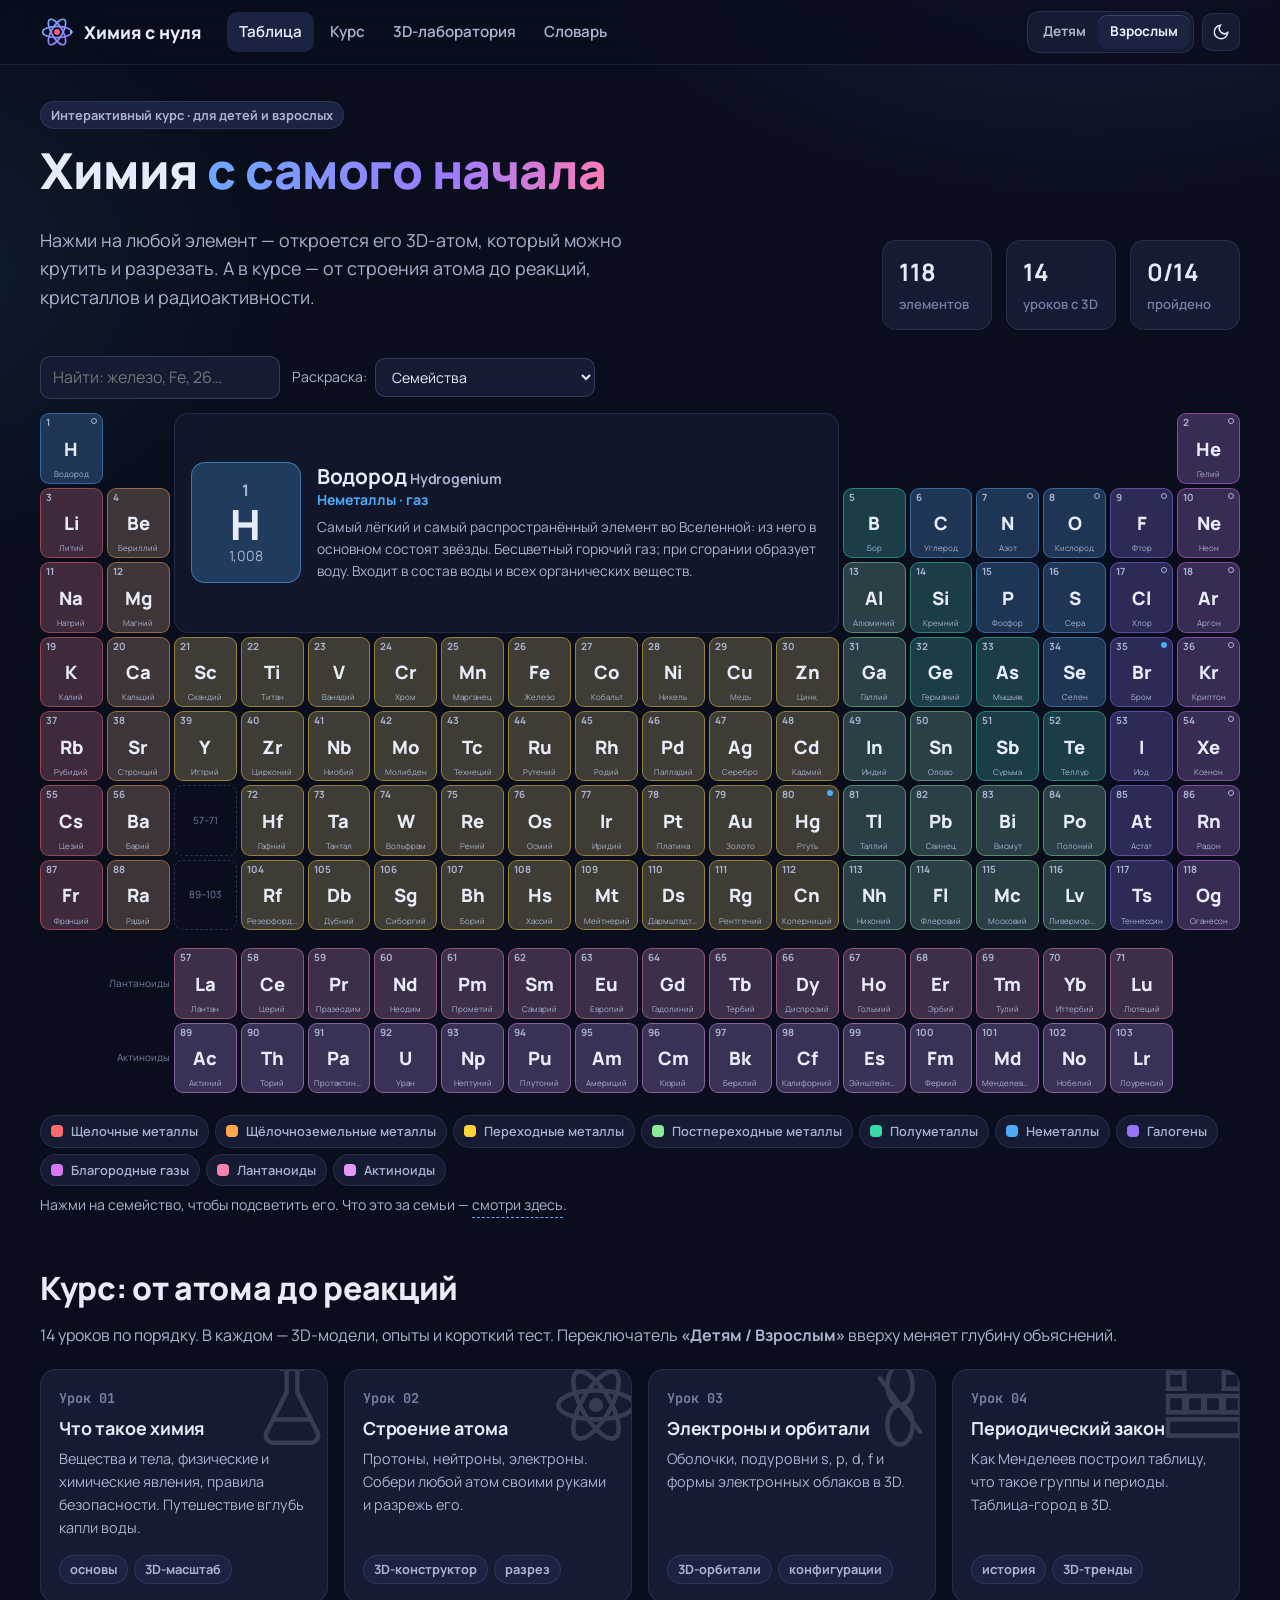
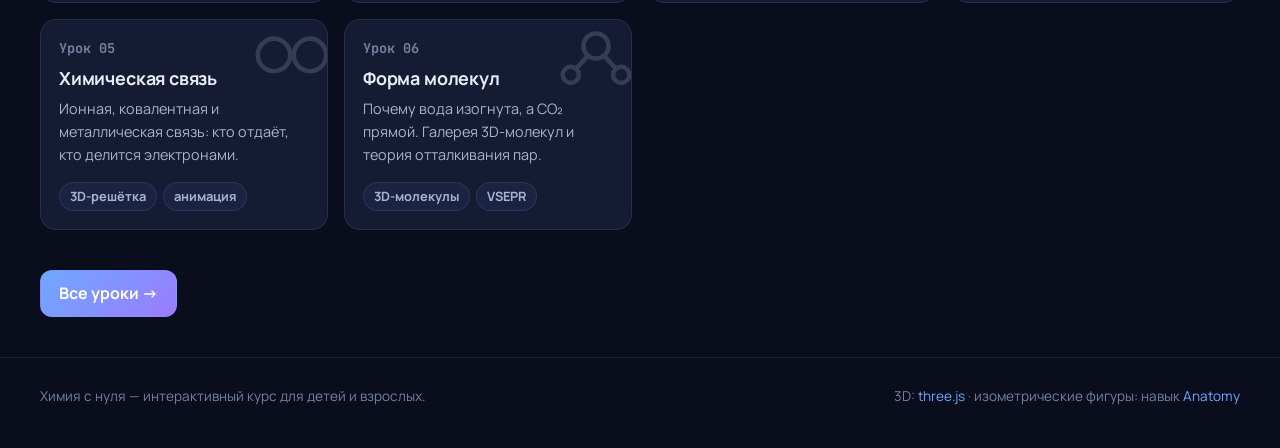
==== index.html @ 29a7f82c "Интерактивный курс «Химия с нуля»: таблица Менделеева, 14 уроков с 3D и фигуры Anatomy Co-Authored-B" ====
<!doctype html>
<html lang="ru">
<head>
  <meta charset="utf-8">
  <meta name="viewport" content="width=device-width, initial-scale=1">
  <title>Химия с нуля</title>
  <meta name="description" content="Интерактивный курс химии с нуля: таблица Менделеева, 3D-модели атомов, молекул и кристаллов в разрезе, опыты и тесты. Для детей и взрослых.">
  <link rel="icon" href="data:image/svg+xml,%3Csvg xmlns='http://www.w3.org/2000/svg' viewBox='0 0 64 64'%3E%3Cg fill='none' stroke='%236ea8ff' stroke-width='4'%3E%3Cellipse cx='32' cy='32' rx='28' ry='11'/%3E%3Cellipse cx='32' cy='32' rx='28' ry='11' transform='rotate(60 32 32)'/%3E%3Cellipse cx='32' cy='32' rx='28' ry='11' transform='rotate(120 32 32)'/%3E%3C/g%3E%3Ccircle cx='32' cy='32' r='6' fill='%23ff5a6e'/%3E%3C/svg%3E">
  <link rel="preconnect" href="https://fonts.googleapis.com">
  <link rel="preconnect" href="https://fonts.gstatic.com" crossorigin>
  <link href="https://fonts.googleapis.com/css2?family=Manrope:wght@400;600;700;800&family=JetBrains+Mono:wght@500;700&display=swap&subset=cyrillic" rel="stylesheet">
  <link rel="stylesheet" href="css/style.css">
  <script>
    // тема и режим — до отрисовки, чтобы не мигало
    try {
      const t = localStorage.getItem("theme");
      if (t) document.documentElement.dataset.theme = t;
    } catch (e) {}
  </script>
  <script type="importmap">
    { "imports": {
        "three": "./js/vendor/three.module.min.js",
        "three/addons/": "./js/vendor/addons/"
    } }
  </script>
</head>
<body>
  <header class="top">
    <div class="container">
      <a class="brand" href="#/">
        <svg viewBox="0 0 64 64" aria-hidden="true">
          <defs><linearGradient id="lg" x1="0" x2="1"><stop offset="0" stop-color="#6ea8ff"/><stop offset="1" stop-color="#9b7bff"/></linearGradient></defs>
          <g fill="none" stroke="url(#lg)" stroke-width="3.2">
            <ellipse cx="32" cy="32" rx="27" ry="10.5"/>
            <ellipse cx="32" cy="32" rx="27" ry="10.5" transform="rotate(60 32 32)"/>
            <ellipse cx="32" cy="32" rx="27" ry="10.5" transform="rotate(120 32 32)"/>
          </g>
          <circle cx="32" cy="32" r="5.5" fill="#ff5a6e"/>
          <circle cx="59" cy="32" r="2.6" fill="#5fd4ff"/>
        </svg>
        <span>Химия с нуля</span>
      </a>
      <nav class="nav" id="nav">
        <a href="#/" data-nav="home">Таблица</a>
        <a href="#/course" data-nav="course">Курс</a>
        <a href="#/lab" data-nav="lab">3D-лаборатория</a>
        <a href="#/glossary" data-nav="glossary">Словарь</a>
      </nav>
      <div class="top-tools">
        <div class="seg" role="group" aria-label="Режим объяснений">
          <button data-mode="kid" title="Простые объяснения, крупнее текст">Детям</button>
          <button data-mode="adult" title="Полные объяснения с формулами">Взрослым</button>
        </div>
        <button class="icon-btn" id="themeBtn" aria-label="Сменить тему">
          <svg viewBox="0 0 24 24" fill="none" stroke="currentColor" stroke-width="2"><path d="M21 12.8A9 9 0 1 1 11.2 3a7 7 0 0 0 9.8 9.8z"/></svg>
        </button>
        <button class="icon-btn menu-btn" id="menuBtn" aria-label="Меню">
          <svg viewBox="0 0 24 24" fill="none" stroke="currentColor" stroke-width="2"><path d="M4 7h16M4 12h16M4 17h16"/></svg>
        </button>
      </div>
    </div>
  </header>

  <main id="app" class="container" tabindex="-1"></main>

  <footer>
    <div class="container">
      <div>Химия с нуля — интерактивный курс для детей и взрослых.</div>
      <div>3D: <a href="https://threejs.org" target="_blank" rel="noopener">three.js</a> · изометрические фигуры: навык <a href="https://github.com/wheresryan22/anatomy" target="_blank" rel="noopener">Anatomy</a></div>
    </div>
  </footer>

  <noscript><p style="padding:20px">Для работы сайта нужен JavaScript.</p></noscript>
  <script type="module" src="js/app.js"></script>
</body>
</html>
---- css/style.css ----
/* ===== Химия с нуля — стили ===== */
:root {
  --bg: #0a0e1c;
  --bg-2: #0f1528;
  --surface: #141b33;
  --surface-2: #1a2342;
  --line: rgba(160, 180, 255, 0.12);
  --line-2: rgba(160, 180, 255, 0.22);
  --text: #e8ecf8;
  --text-2: #aab3cf;
  --text-3: #7480a3;
  --accent: #6ea8ff;
  --accent-2: #9b7bff;
  --good: #3ddc97;
  --bad: #ff6b81;
  --warn: #ffc46b;
  --kid: #ffd36e;
  --radius: 16px;
  --radius-s: 10px;
  --shadow: 0 10px 40px rgba(0, 0, 0, 0.35);
  --font: "Manrope", system-ui, -apple-system, "Segoe UI", Roboto, sans-serif;
  --mono: "JetBrains Mono", ui-monospace, SFMono-Regular, Menlo, monospace;
  --max: 1240px;
  color-scheme: dark;
}
:root[data-theme="light"] {
  --bg: #f5f7fc;
  --bg-2: #eef1f9;
  --surface: #ffffff;
  --surface-2: #f2f5fc;
  --line: rgba(30, 50, 110, 0.1);
  --line-2: rgba(30, 50, 110, 0.2);
  --text: #141a2e;
  --text-2: #475273;
  --text-3: #6d7896;
  --accent: #2f6bff;
  --accent-2: #7a4dff;
  --kid: #b97800;
  --shadow: 0 10px 30px rgba(30, 50, 110, 0.12);
  color-scheme: light;
}

* { box-sizing: border-box; }
html { scroll-behavior: smooth; }
body {
  margin: 0;
  font-family: var(--font);
  background: var(--bg);
  color: var(--text);
  line-height: 1.6;
  font-size: 16px;
  -webkit-font-smoothing: antialiased;
  min-height: 100vh;
  overflow-x: hidden;
}
body::before {
  content: "";
  position: fixed;
  inset: 0;
  pointer-events: none;
  z-index: -1;
  background:
    radial-gradient(900px 500px at 85% -10%, rgba(110, 120, 255, 0.16), transparent 60%),
    radial-gradient(700px 500px at -10% 30%, rgba(60, 200, 255, 0.09), transparent 60%);
}
a { color: var(--accent); text-decoration: none; }
a:hover { text-decoration: underline; }
h1, h2, h3, h4 { line-height: 1.2; margin: 0 0 0.5em; letter-spacing: -0.01em; }
h1 { font-size: clamp(1.9rem, 4.5vw, 3.1rem); font-weight: 800; }
h2 { font-size: clamp(1.4rem, 3vw, 2rem); font-weight: 800; margin-top: 1.6em; }
h3 { font-size: 1.2rem; font-weight: 700; margin-top: 1.2em; }
p { margin: 0 0 1em; }
code, .mono { font-family: var(--mono); font-size: 0.92em; }
.formula { font-family: var(--mono); font-weight: 600; white-space: nowrap; }
button { font: inherit; color: inherit; }
:focus-visible { outline: 2px solid var(--accent); outline-offset: 2px; border-radius: 6px; }

.container { max-width: var(--max); margin: 0 auto; padding: 0 20px; }
@media (max-width: 600px) { .container { padding: 0 16px; } }

/* ===== Шапка ===== */
.top {
  position: sticky; top: 0; z-index: 50;
  backdrop-filter: blur(14px) saturate(1.3);
  -webkit-backdrop-filter: blur(14px) saturate(1.3);
  background: color-mix(in srgb, var(--bg) 78%, transparent);
  border-bottom: 1px solid var(--line);
}
.top .container { display: flex; align-items: center; gap: 18px; height: 64px; }
.brand { display: flex; align-items: center; gap: 10px; font-weight: 800; font-size: 1.1rem; color: var(--text); white-space: nowrap; }
.brand:hover { text-decoration: none; }
.brand svg { width: 34px; height: 34px; }
.nav { display: flex; gap: 4px; margin-left: 8px; }
.nav a { padding: 8px 12px; border-radius: 10px; color: var(--text-2); font-weight: 600; font-size: 0.95rem; }
.nav a:hover { background: var(--surface); color: var(--text); text-decoration: none; }
.nav a.on { color: var(--text); background: var(--surface-2); }
.top-tools { margin-left: auto; display: flex; gap: 8px; align-items: center; }
.seg { display: inline-flex; padding: 3px; background: var(--surface); border: 1px solid var(--line); border-radius: 12px; }
.seg button { border: 0; background: none; padding: 6px 12px; border-radius: 9px; cursor: pointer; font-weight: 700; font-size: 0.85rem; color: var(--text-2); }
.seg button.on { background: var(--surface-2); color: var(--text); box-shadow: 0 1px 0 var(--line-2) inset; }
.icon-btn { width: 38px; height: 38px; display: grid; place-items: center; border-radius: 10px; background: var(--surface); border: 1px solid var(--line); cursor: pointer; }
.icon-btn svg { width: 18px; height: 18px; }
.menu-btn { display: none; }
@media (max-width: 900px) {
  .nav { display: none; position: absolute; top: 64px; left: 0; right: 0; flex-direction: column; padding: 10px 16px 16px; background: var(--bg); border-bottom: 1px solid var(--line); }
  .nav.open { display: flex; }
  .menu-btn { display: grid; }
  .brand span { display: none; }
}

/* ===== Общие блоки ===== */
.card { background: var(--surface); border: 1px solid var(--line); border-radius: var(--radius); }
.pad { padding: 22px; }
.muted { color: var(--text-2); }
.small { font-size: 0.88rem; }
.tag { display: inline-flex; align-items: center; gap: 6px; padding: 3px 10px; border-radius: 999px; font-size: 0.8rem; font-weight: 700; background: var(--surface-2); border: 1px solid var(--line); color: var(--text-2); }
.btn { display: inline-flex; align-items: center; gap: 8px; padding: 10px 18px; border-radius: 12px; border: 1px solid var(--line-2); background: var(--surface-2); cursor: pointer; font-weight: 700; color: var(--text); text-decoration: none; transition: transform .15s, background .15s; }
.btn:hover { text-decoration: none; transform: translateY(-1px); background: var(--surface); }
.btn.primary { background: linear-gradient(135deg, var(--accent), var(--accent-2)); border-color: transparent; color: #fff; }
.btn.small { padding: 6px 12px; font-size: 0.85rem; border-radius: 10px; }
.row { display: flex; gap: 10px; flex-wrap: wrap; align-items: center; }
.grid-2 { display: grid; grid-template-columns: 1fr 1fr; gap: 22px; }
@media (max-width: 860px) { .grid-2 { grid-template-columns: 1fr; } }
.chips { display: flex; flex-wrap: wrap; gap: 6px; }
.chip { padding: 6px 12px; border-radius: 999px; border: 1px solid var(--line-2); background: var(--surface); cursor: pointer; font-weight: 600; font-size: 0.85rem; color: var(--text-2); }
.chip.on, .chip:hover { color: var(--text); border-color: var(--accent); background: color-mix(in srgb, var(--accent) 14%, var(--surface)); }
select, input[type="text"], input[type="search"], input[type="number"] {
  font: inherit; color: var(--text); background: var(--surface); border: 1px solid var(--line-2);
  border-radius: 10px; padding: 8px 12px;
}
input[type="range"] { width: 100%; accent-color: var(--accent); }
label.ctl { display: grid; gap: 4px; font-size: 0.85rem; font-weight: 700; color: var(--text-2); }

/* ===== Режим «Детям» ===== */
.kid-box {
  border: 1px dashed color-mix(in srgb, var(--kid) 60%, transparent);
  background: color-mix(in srgb, var(--kid) 8%, var(--surface));
  border-radius: 14px; padding: 14px 16px 14px 52px; position: relative; margin: 14px 0;
}
.kid-box::before {
  content: ""; position: absolute; left: 14px; top: 13px; width: 26px; height: 26px;
  background: url("data:image/svg+xml,%3Csvg xmlns='http://www.w3.org/2000/svg' viewBox='0 0 24 24' fill='%23ffc23d'%3E%3Cpath d='M12 2a7 7 0 0 0-4 12.7V17a1 1 0 0 0 1 1h6a1 1 0 0 0 1-1v-2.3A7 7 0 0 0 12 2zm-3 18h6v1a1 1 0 0 1-1 1h-4a1 1 0 0 1-1-1z'/%3E%3C/svg%3E") center/contain no-repeat;
}
.kid-box b.kid-title { display: block; color: var(--kid); font-size: 0.85rem; text-transform: uppercase; letter-spacing: 0.06em; margin-bottom: 2px; }
.kid-box p:last-child { margin-bottom: 0; }
body.kid { font-size: 17.5px; }
body.kid .adv { display: none !important; }
body:not(.kid) .kid-only { display: none !important; }
body.kid .kid-box { border-style: solid; }

/* ===== Главная: hero ===== */
.hero { padding: 36px 0 12px; display: grid; grid-template-columns: 1.3fr 1fr; gap: 24px; align-items: end; }
.hero p.lead { font-size: 1.12rem; color: var(--text-2); max-width: 640px; }
.hero .grad { background: linear-gradient(90deg, var(--accent), var(--accent-2) 60%, #ff7ab8); -webkit-background-clip: text; background-clip: text; color: transparent; }
.hero-stats { display: flex; gap: 14px; flex-wrap: wrap; justify-content: flex-end; }
.stat { padding: 12px 16px; border-radius: 14px; background: var(--surface); border: 1px solid var(--line); min-width: 110px; }
.stat b { display: block; font-size: 1.5rem; }
.stat span { color: var(--text-3); font-size: 0.82rem; font-weight: 600; }
@media (max-width: 860px) { .hero { grid-template-columns: 1fr; } .hero-stats { justify-content: flex-start; } }

/* ===== Таблица Менделеева ===== */
.pt-tools { display: flex; gap: 12px; flex-wrap: wrap; align-items: center; margin: 14px 0; }
.pt-tools input[type="search"] { width: 240px; max-width: 100%; }
.pt-scroll { overflow-x: auto; padding-bottom: 8px; -webkit-overflow-scrolling: touch; }
.pt {
  --cell: minmax(46px, 1fr);
  display: grid; grid-template-columns: repeat(18, var(--cell)); gap: 4px;
  min-width: 900px; position: relative;
}
.el {
  aspect-ratio: 1 / 1.12; border-radius: 9px; padding: 4px 5px; cursor: pointer; position: relative;
  background: color-mix(in srgb, var(--c) 18%, var(--surface));
  border: 1px solid color-mix(in srgb, var(--c) 45%, transparent);
  display: flex; flex-direction: column; justify-content: space-between;
  transition: transform .14s ease, box-shadow .14s ease, opacity .2s, filter .2s;
  color: var(--text); text-decoration: none; min-width: 0;
}
.el:hover, .el:focus-visible { transform: scale(1.12); z-index: 3; box-shadow: 0 8px 26px color-mix(in srgb, var(--c) 45%, transparent); text-decoration: none; }
.el .n { font-size: 0.62rem; font-weight: 700; color: var(--text-2); line-height: 1; }
.el .s { font-size: 1.15rem; font-weight: 800; line-height: 1; text-align: center; }
.el .nm { font-size: 0.5rem; text-align: center; color: var(--text-2); white-space: nowrap; overflow: hidden; text-overflow: ellipsis; line-height: 1.1; }
.el.dim { opacity: 0.18; filter: grayscale(0.7); }
.el.hit { outline: 2px solid var(--text); }
.el .st { position: absolute; top: 4px; right: 5px; width: 6px; height: 6px; border-radius: 50%; }
.el .st.liquid { background: #4dabf7; }
.el .st.gas { background: transparent; border: 1.5px solid var(--text-2); }
.pt .gap { grid-column: 3 / span 1; font-size: 0.62rem; color: var(--text-3); display: grid; place-items: center; text-align: center; border: 1px dashed var(--line-2); border-radius: 9px; }
.pt .spacer { grid-column: 1 / -1; height: 10px; }
.pt-preview {
  grid-column: 3 / span 10; grid-row: 1 / span 3; display: grid; grid-template-columns: auto 1fr; gap: 16px; align-items: center;
  padding: 10px 16px; border-radius: 14px; border: 1px solid var(--line); background: color-mix(in srgb, var(--surface) 70%, transparent);
  pointer-events: none; min-height: 0;
}
.pt-preview .big { width: 110px; aspect-ratio: 1 / 1.1; border-radius: 14px; display: flex; flex-direction: column; justify-content: center; align-items: center;
  background: color-mix(in srgb, var(--c, #6ea8ff) 22%, var(--surface)); border: 1px solid color-mix(in srgb, var(--c, #6ea8ff) 55%, transparent); }
.pt-preview .big .s { font-size: 2.6rem; font-weight: 800; line-height: 1; }
.pt-preview .big .n { font-weight: 700; color: var(--text-2); }
.pt-preview h3 { margin: 0; font-size: 1.3rem; }
.pt-preview p { margin: 4px 0 0; font-size: 0.86rem; color: var(--text-2); display: -webkit-box; -webkit-line-clamp: 3; -webkit-box-orient: vertical; overflow: hidden; }
.legend { display: flex; flex-wrap: wrap; gap: 6px; margin-top: 14px; }
.legend button { display: inline-flex; gap: 8px; align-items: center; padding: 5px 10px; border-radius: 999px; border: 1px solid var(--line); background: var(--surface); cursor: pointer; font-size: 0.8rem; font-weight: 600; color: var(--text-2); }
.legend button i { width: 12px; height: 12px; border-radius: 4px; background: var(--c); }
.legend button:hover, .legend button.on { color: var(--text); border-color: var(--c); }
.scale-bar { height: 10px; border-radius: 6px; margin-top: 12px; max-width: 420px; }
.scale-lbl { display: flex; justify-content: space-between; max-width: 420px; font-size: 0.78rem; color: var(--text-3); }

/* ===== Страница элемента ===== */
.crumbs { display: flex; gap: 8px; align-items: center; color: var(--text-3); font-size: 0.88rem; margin: 18px 0 8px; flex-wrap: wrap; }
.el-page { display: grid; grid-template-columns: minmax(0, 1.05fr) minmax(0, 1fr); gap: 24px; align-items: start; margin-bottom: 40px; }
@media (max-width: 960px) { .el-page { grid-template-columns: 1fr; } }
.stage { position: relative; border-radius: var(--radius); overflow: hidden; background: radial-gradient(circle at 50% 40%, color-mix(in srgb, var(--accent) 10%, var(--surface)), var(--bg-2)); border: 1px solid var(--line); }
.stage .viewer { width: 100%; aspect-ratio: 1 / 0.9; min-height: 300px; }
.stage.wide .viewer { aspect-ratio: 16 / 10; }
.stage canvas { display: block; width: 100% !important; height: 100% !important; cursor: grab; }
.stage canvas:active { cursor: grabbing; }
.stage .overlay { position: absolute; left: 14px; top: 12px; right: 14px; display: flex; justify-content: space-between; gap: 10px; pointer-events: none; font-size: 0.8rem; color: var(--text-2); }
.stage .overlay b { color: var(--text); }
.stage .hint { position: absolute; right: 12px; bottom: 10px; font-size: 0.75rem; color: var(--text-3); pointer-events: none; }
.stage-controls { display: grid; gap: 12px; padding: 14px 16px; border-top: 1px solid var(--line); background: var(--surface); }
.el-head { display: flex; gap: 18px; align-items: center; }
.el-tile { width: 112px; flex: none; aspect-ratio: 1 / 1.12; border-radius: 16px; display: flex; flex-direction: column; justify-content: space-between; padding: 8px 10px;
  background: color-mix(in srgb, var(--c) 22%, var(--surface)); border: 1px solid color-mix(in srgb, var(--c) 60%, transparent); }
.el-tile .s { font-size: 2.6rem; font-weight: 800; text-align: center; line-height: 1; }
.el-tile .n { font-weight: 700; color: var(--text-2); font-size: 0.85rem; }
.el-tile .m { font-size: 0.72rem; color: var(--text-2); text-align: center; }
.el-head h1 { margin: 0; font-size: clamp(1.8rem, 4vw, 2.6rem); }
.props { display: grid; grid-template-columns: repeat(2, minmax(0, 1fr)); gap: 8px; margin: 18px 0; }
.prop { padding: 10px 12px; border-radius: 12px; background: var(--surface); border: 1px solid var(--line); min-width: 0; }
.prop .k { display: inline-flex; gap: 6px; align-items: center; font-size: 0.78rem; font-weight: 700; color: var(--text-3); cursor: help; border: 0; background: none; padding: 0; text-align: left; }
.prop .k::after { content: "?"; display: inline-grid; place-items: center; width: 15px; height: 15px; border-radius: 50%; font-size: 0.65rem; border: 1px solid var(--line-2); color: var(--text-2); }
.prop .k:hover { color: var(--accent); }
.prop .v { font-weight: 700; font-size: 1.02rem; overflow-wrap: anywhere; }
.shell-bar { display: flex; gap: 6px; flex-wrap: wrap; margin-top: 4px; }
.shell-bar span { padding: 3px 8px; border-radius: 8px; background: var(--surface-2); font-family: var(--mono); font-size: 0.82rem; }
.pager { display: flex; justify-content: space-between; gap: 10px; margin: 24px 0; }

/* Термины и всплывающие определения */
.term { border: 0; border-bottom: 1px dashed var(--accent); cursor: help; color: inherit; background: none; padding: 0; font: inherit; }
.term:hover { color: var(--accent); }
.pop {
  position: fixed; z-index: 100; max-width: min(360px, calc(100vw - 24px)); padding: 14px 16px; border-radius: 14px;
  background: var(--surface); border: 1px solid var(--line-2); box-shadow: var(--shadow); font-size: 0.92rem;
  animation: pop .16s ease-out;
}
.pop h4 { margin: 0 0 6px; font-size: 1rem; }
.pop p { margin: 0 0 8px; }
.pop .kid-line { color: var(--kid); }
.pop .close { position: absolute; right: 8px; top: 6px; border: 0; background: none; cursor: pointer; color: var(--text-3); font-size: 1.2rem; }
@keyframes pop { from { opacity: 0; transform: translateY(4px) scale(0.98); } }

/* ===== Курс ===== */
.lessons { display: grid; grid-template-columns: repeat(auto-fill, minmax(270px, 1fr)); gap: 16px; margin: 20px 0 40px; }
.lesson-card { display: flex; flex-direction: column; gap: 8px; padding: 18px; border-radius: var(--radius); background: var(--surface); border: 1px solid var(--line); color: var(--text); position: relative; overflow: hidden; transition: transform .16s, border-color .16s; }
.lesson-card:hover { transform: translateY(-3px); border-color: var(--line-2); text-decoration: none; }
.lesson-card .num { font-family: var(--mono); font-weight: 700; color: var(--text-3); font-size: 0.85rem; }
.lesson-card h3 { margin: 0; font-size: 1.12rem; }
.lesson-card p { margin: 0; color: var(--text-2); font-size: 0.9rem; }
.lesson-card .ico { position: absolute; right: -10px; top: -10px; width: 90px; height: 90px; opacity: 0.16; }
.lesson-card .done { position: absolute; right: 14px; bottom: 14px; color: var(--good); font-weight: 800; font-size: 0.8rem; }
.lesson-card .lvl { display: flex; gap: 6px; margin-top: auto; padding-top: 8px; }
.progress { height: 8px; background: var(--surface-2); border-radius: 6px; overflow: hidden; }
.progress i { display: block; height: 100%; background: linear-gradient(90deg, var(--good), var(--accent)); border-radius: 6px; transition: width .4s; }

.lesson-layout { display: grid; grid-template-columns: 230px minmax(0, 1fr); gap: 32px; margin: 10px 0 60px; }
.toc { position: sticky; top: 84px; align-self: start; font-size: 0.88rem; }
.toc a { display: block; padding: 6px 10px; border-radius: 8px; color: var(--text-2); }
.toc a:hover { background: var(--surface); text-decoration: none; }
.toc a.on { color: var(--text); background: var(--surface-2); }
.toc .tt { font-weight: 800; font-size: 0.75rem; text-transform: uppercase; letter-spacing: 0.08em; color: var(--text-3); margin: 0 10px 8px; }
@media (max-width: 960px) { .lesson-layout { grid-template-columns: 1fr; } .toc { display: none; } }
.article { max-width: 820px; }
.article .lead { font-size: 1.15rem; color: var(--text-2); }
.article ul, .article ol { padding-left: 1.3em; }
.article li { margin-bottom: 0.35em; }
.article section { scroll-margin-top: 80px; }
.article .figure { margin: 22px 0; }
.article .figure figcaption { font-size: 0.85rem; color: var(--text-3); margin-top: 8px; }
.callout { padding: 14px 16px; border-radius: 14px; background: var(--surface); border: 1px solid var(--line); border-left: 4px solid var(--accent); margin: 16px 0; }
.callout.warn { border-left-color: var(--warn); }
.callout.good { border-left-color: var(--good); }
.eq { font-family: var(--mono); font-size: 1.12rem; font-weight: 700; padding: 14px 18px; border-radius: 12px; background: var(--surface-2); text-align: center; margin: 14px 0; overflow-x: auto; }
table.data { width: 100%; border-collapse: collapse; font-size: 0.92rem; margin: 14px 0; }
table.data th, table.data td { padding: 8px 10px; border-bottom: 1px solid var(--line); text-align: left; }
table.data th { color: var(--text-3); font-size: 0.78rem; text-transform: uppercase; letter-spacing: 0.05em; }
.table-wrap { overflow-x: auto; }

/* Вкладки */
.tabs { display: flex; gap: 6px; flex-wrap: wrap; margin-bottom: 12px; }

/* Викторина */
.quiz { margin-top: 36px; padding: 22px; border-radius: var(--radius); background: linear-gradient(160deg, color-mix(in srgb, var(--accent) 10%, var(--surface)), var(--surface)); border: 1px solid var(--line-2); }
.quiz h2 { margin-top: 0; }
.q { margin: 18px 0; }
.q .qt { font-weight: 700; margin-bottom: 8px; }
.q .opts { display: grid; gap: 8px; }
.q .opt { text-align: left; padding: 10px 14px; border-radius: 12px; border: 1px solid var(--line-2); background: var(--surface); cursor: pointer; font-weight: 600; transition: border-color .15s, background .15s; }
.q .opt:hover:not([disabled]) { border-color: var(--accent); }
.q .opt.right { border-color: var(--good); background: color-mix(in srgb, var(--good) 15%, var(--surface)); }
.q .opt.wrong { border-color: var(--bad); background: color-mix(in srgb, var(--bad) 13%, var(--surface)); }
.q .opt[disabled] { cursor: default; }
.q .why { margin-top: 8px; font-size: 0.92rem; color: var(--text-2); }
.score { font-weight: 800; font-size: 1.1rem; }

/* Конструктор атома */
.builder { display: grid; grid-template-columns: repeat(3, 1fr); gap: 10px; }
.counter { display: grid; grid-template-columns: 38px 1fr 38px; align-items: center; gap: 6px; padding: 8px; border-radius: 12px; background: var(--surface-2); border: 1px solid var(--line); }
.counter button { height: 38px; border-radius: 10px; border: 1px solid var(--line-2); background: var(--surface); cursor: pointer; font-size: 1.2rem; font-weight: 800; }
.counter button:hover { border-color: var(--accent); }
.counter .val { text-align: center; }
.counter .val b { display: block; font-size: 1.3rem; }
.counter .val span { font-size: 0.72rem; color: var(--text-3); font-weight: 700; }
.dot { display: inline-block; width: 10px; height: 10px; border-radius: 50%; vertical-align: middle; margin-right: 4px; }
@media (max-width: 520px) { .builder { grid-template-columns: 1fr; } }

/* Уравнивание */
.balance { display: flex; flex-wrap: wrap; align-items: center; gap: 8px; justify-content: center; font-family: var(--mono); font-size: 1.2rem; font-weight: 700; padding: 16px; border-radius: 14px; background: var(--surface-2); }
.coef { display: inline-flex; align-items: center; gap: 2px; }
.coef button { width: 26px; height: 26px; border-radius: 8px; border: 1px solid var(--line-2); background: var(--surface); cursor: pointer; font-weight: 800; line-height: 1; }
.coef b { min-width: 22px; text-align: center; color: var(--accent); }
.atom-count { display: flex; gap: 8px; flex-wrap: wrap; justify-content: center; margin-top: 10px; }
.atom-count span { padding: 4px 10px; border-radius: 10px; font-family: var(--mono); font-size: 0.9rem; border: 1px solid var(--line-2); }
.atom-count span.ok { border-color: var(--good); color: var(--good); }
.atom-count span.no { border-color: var(--bad); color: var(--bad); }

/* Анатомия-фигуры во фрейме */
.fig-frame { color-scheme: normal; width: 100%; border: 0; display: block; border-radius: var(--radius); min-height: 320px; background: transparent; }

/* Распад */
.decay-grid { display: grid; grid-template-columns: repeat(20, 1fr); gap: 3px; padding: 12px; border-radius: 14px; background: var(--surface-2); }
.decay-grid i { aspect-ratio: 1; border-radius: 50%; background: #ffcb5c; box-shadow: 0 0 8px rgba(255, 203, 92, 0.6); transition: background .4s, box-shadow .4s, transform .4s; }
.decay-grid i.gone { background: #4a5578; box-shadow: none; transform: scale(0.7); }

/* Подвал */
footer { border-top: 1px solid var(--line); padding: 28px 0 40px; color: var(--text-3); font-size: 0.85rem; margin-top: 40px; }
footer .container { display: flex; justify-content: space-between; gap: 20px; flex-wrap: wrap; }

/* Появление страниц */
.view { animation: viewIn .35s ease-out; }
@keyframes viewIn { from { opacity: 0; transform: translateY(8px); } }
@media (prefers-reduced-motion: reduce) {
  *, *::before, *::after { animation: none !important; transition: none !important; scroll-behavior: auto !important; }
}
.sr { position: absolute; width: 1px; height: 1px; overflow: hidden; clip: rect(0 0 0 0); }
.mt0 { margin-top: 0; }
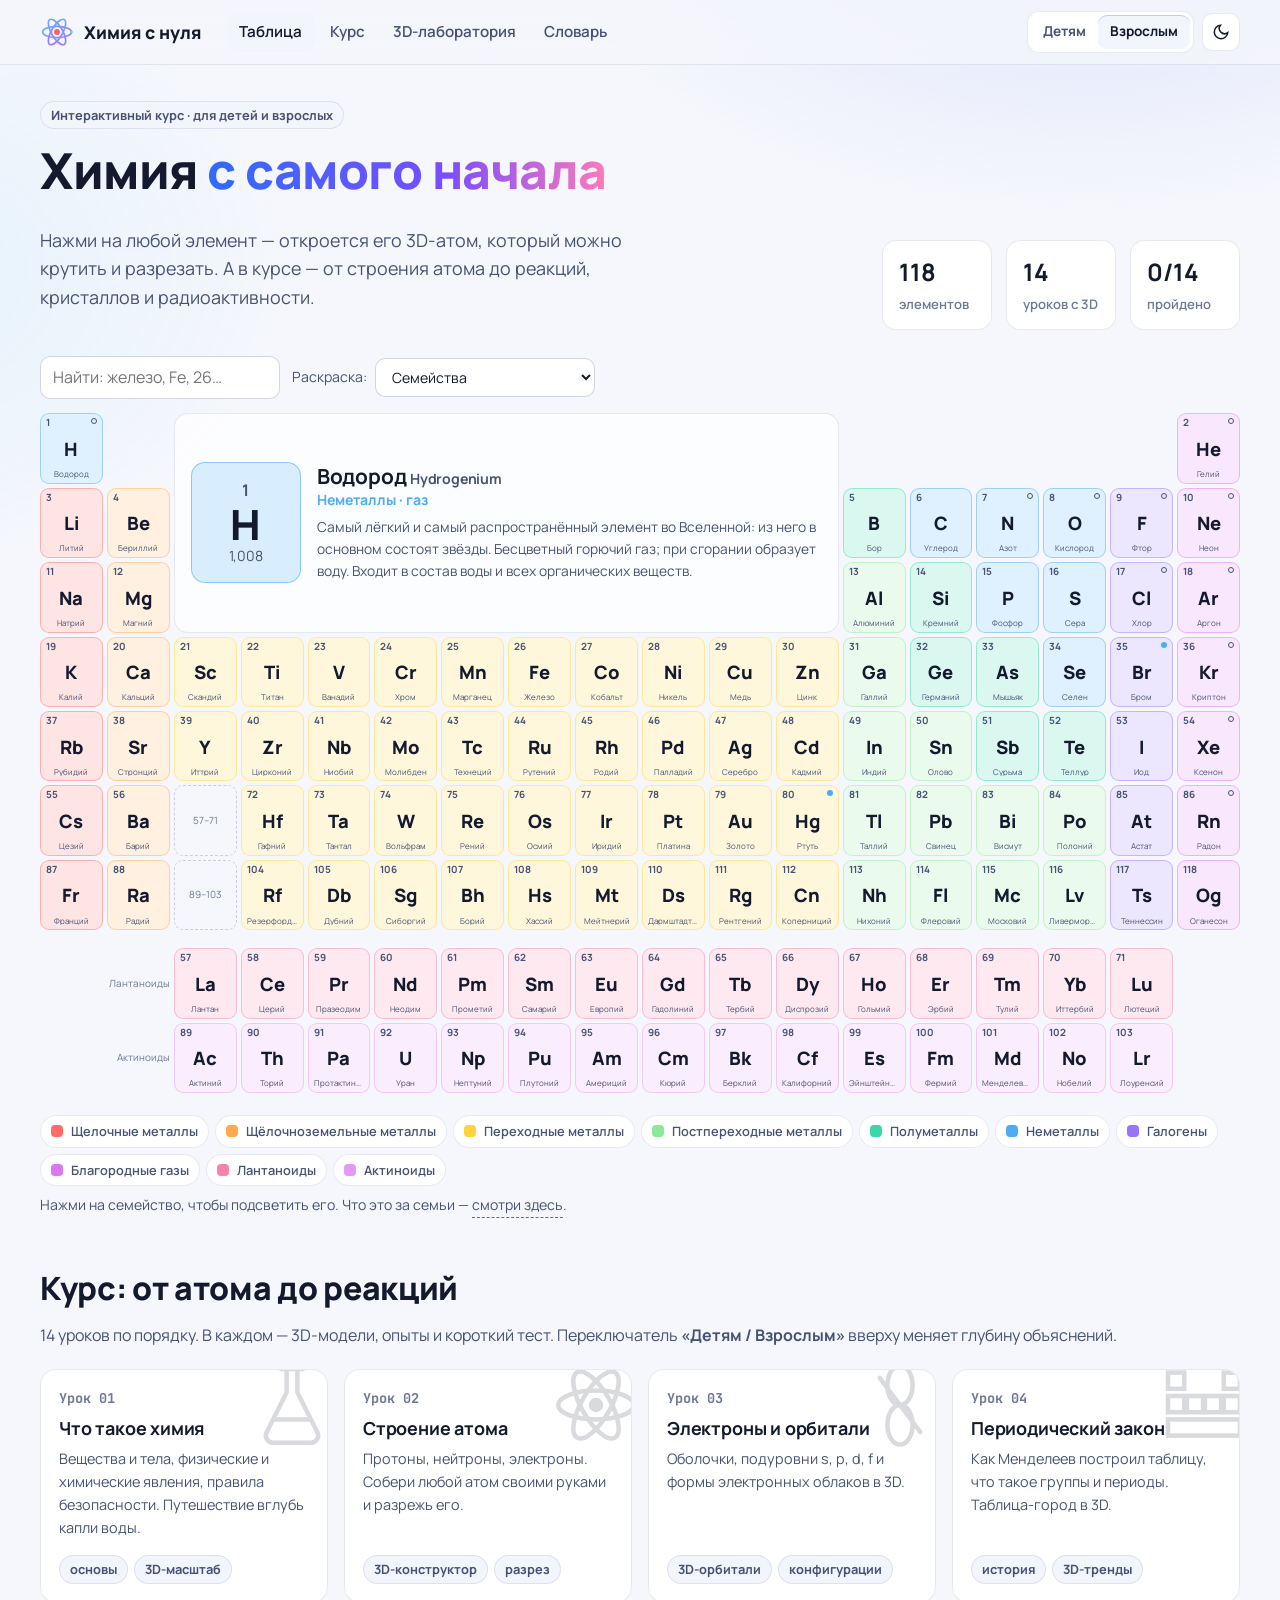
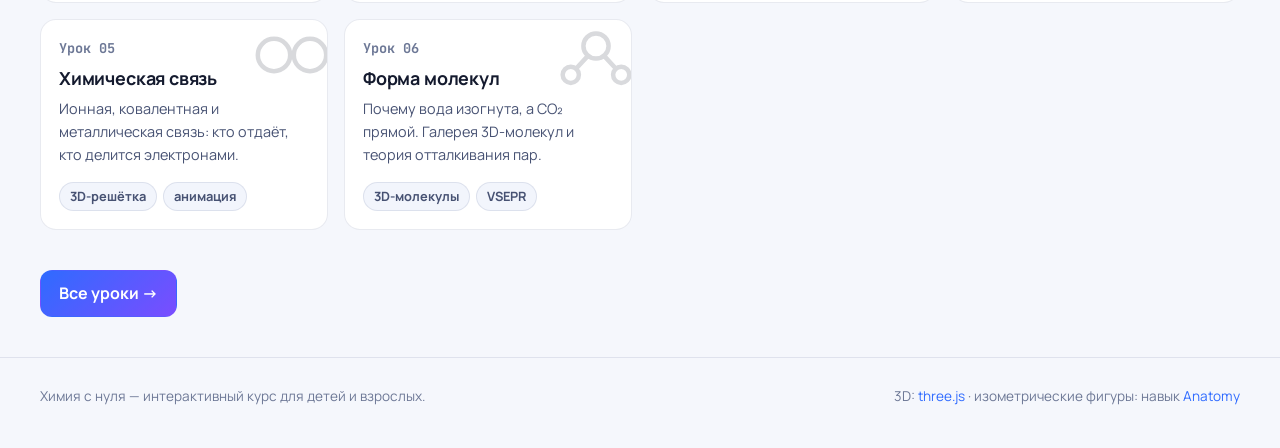
==== commit 561390ba: "Простые адреса страниц (#lesson-atom), системная тема, безопасные отступы для телефона Co-Authored-B" ====
--- a/index.html
+++ b/index.html
@@ -25,9 +25,10 @@
   </script>
 </head>
 <body>
+  <div class="safe-top" aria-hidden="true"></div>
   <header class="top">
     <div class="container">
-      <a class="brand" href="#/">
+      <a class="brand" href="#home">
         <svg viewBox="0 0 64 64" aria-hidden="true">
           <defs><linearGradient id="lg" x1="0" x2="1"><stop offset="0" stop-color="#6ea8ff"/><stop offset="1" stop-color="#9b7bff"/></linearGradient></defs>
           <g fill="none" stroke="url(#lg)" stroke-width="3.2">
@@ -41,10 +42,10 @@
         <span>Химия с нуля</span>
       </a>
       <nav class="nav" id="nav">
-        <a href="#/" data-nav="home">Таблица</a>
-        <a href="#/course" data-nav="course">Курс</a>
-        <a href="#/lab" data-nav="lab">3D-лаборатория</a>
-        <a href="#/glossary" data-nav="glossary">Словарь</a>
+        <a href="#home" data-nav="home">Таблица</a>
+        <a href="#course" data-nav="course">Курс</a>
+        <a href="#lab" data-nav="lab">3D-лаборатория</a>
+        <a href="#glossary" data-nav="glossary">Словарь</a>
       </nav>
       <div class="top-tools">
         <div class="seg" role="group" aria-label="Режим объяснений">
--- a/css/style.css
+++ b/css/style.css
@@ -39,6 +39,24 @@
   --shadow: 0 10px 30px rgba(30, 50, 110, 0.12);
   color-scheme: light;
 }
+@media (prefers-color-scheme: light) {
+  :root:not([data-theme="dark"]) {
+    --bg: #f5f7fc;
+    --bg-2: #eef1f9;
+    --surface: #ffffff;
+    --surface-2: #f2f5fc;
+    --line: rgba(30, 50, 110, 0.1);
+    --line-2: rgba(30, 50, 110, 0.2);
+    --text: #141a2e;
+    --text-2: #475273;
+    --text-3: #6d7896;
+    --accent: #2f6bff;
+    --accent-2: #7a4dff;
+    --kid: #b97800;
+    --shadow: 0 10px 30px rgba(30, 50, 110, 0.12);
+    color-scheme: light;
+  }
+}
 
 * { box-sizing: border-box; }
 html { scroll-behavior: smooth; }
@@ -53,6 +71,7 @@
   min-height: 100vh;
   overflow-x: hidden;
 }
+.safe-top { position: fixed; inset: 0 0 auto; height: env(safe-area-inset-top, 0px); z-index: 60; background: var(--bg); }
 body::before {
   content: "";
   position: fixed;
@@ -75,12 +94,12 @@
 button { font: inherit; color: inherit; }
 :focus-visible { outline: 2px solid var(--accent); outline-offset: 2px; border-radius: 6px; }
 
-.container { max-width: var(--max); margin: 0 auto; padding: 0 20px; }
-@media (max-width: 600px) { .container { padding: 0 16px; } }
+.container { max-width: var(--max); margin: 0 auto; padding-left: max(20px, env(safe-area-inset-left, 0px)); padding-right: max(20px, env(safe-area-inset-right, 0px)); }
+@media (max-width: 600px) { .container { padding-left: max(16px, env(safe-area-inset-left, 0px)); padding-right: max(16px, env(safe-area-inset-right, 0px)); } }
 
 /* ===== Шапка ===== */
 .top {
-  position: sticky; top: 0; z-index: 50;
+  position: sticky; top: env(safe-area-inset-top, 0px); z-index: 50;
   backdrop-filter: blur(14px) saturate(1.3);
   -webkit-backdrop-filter: blur(14px) saturate(1.3);
   background: color-mix(in srgb, var(--bg) 78%, transparent);
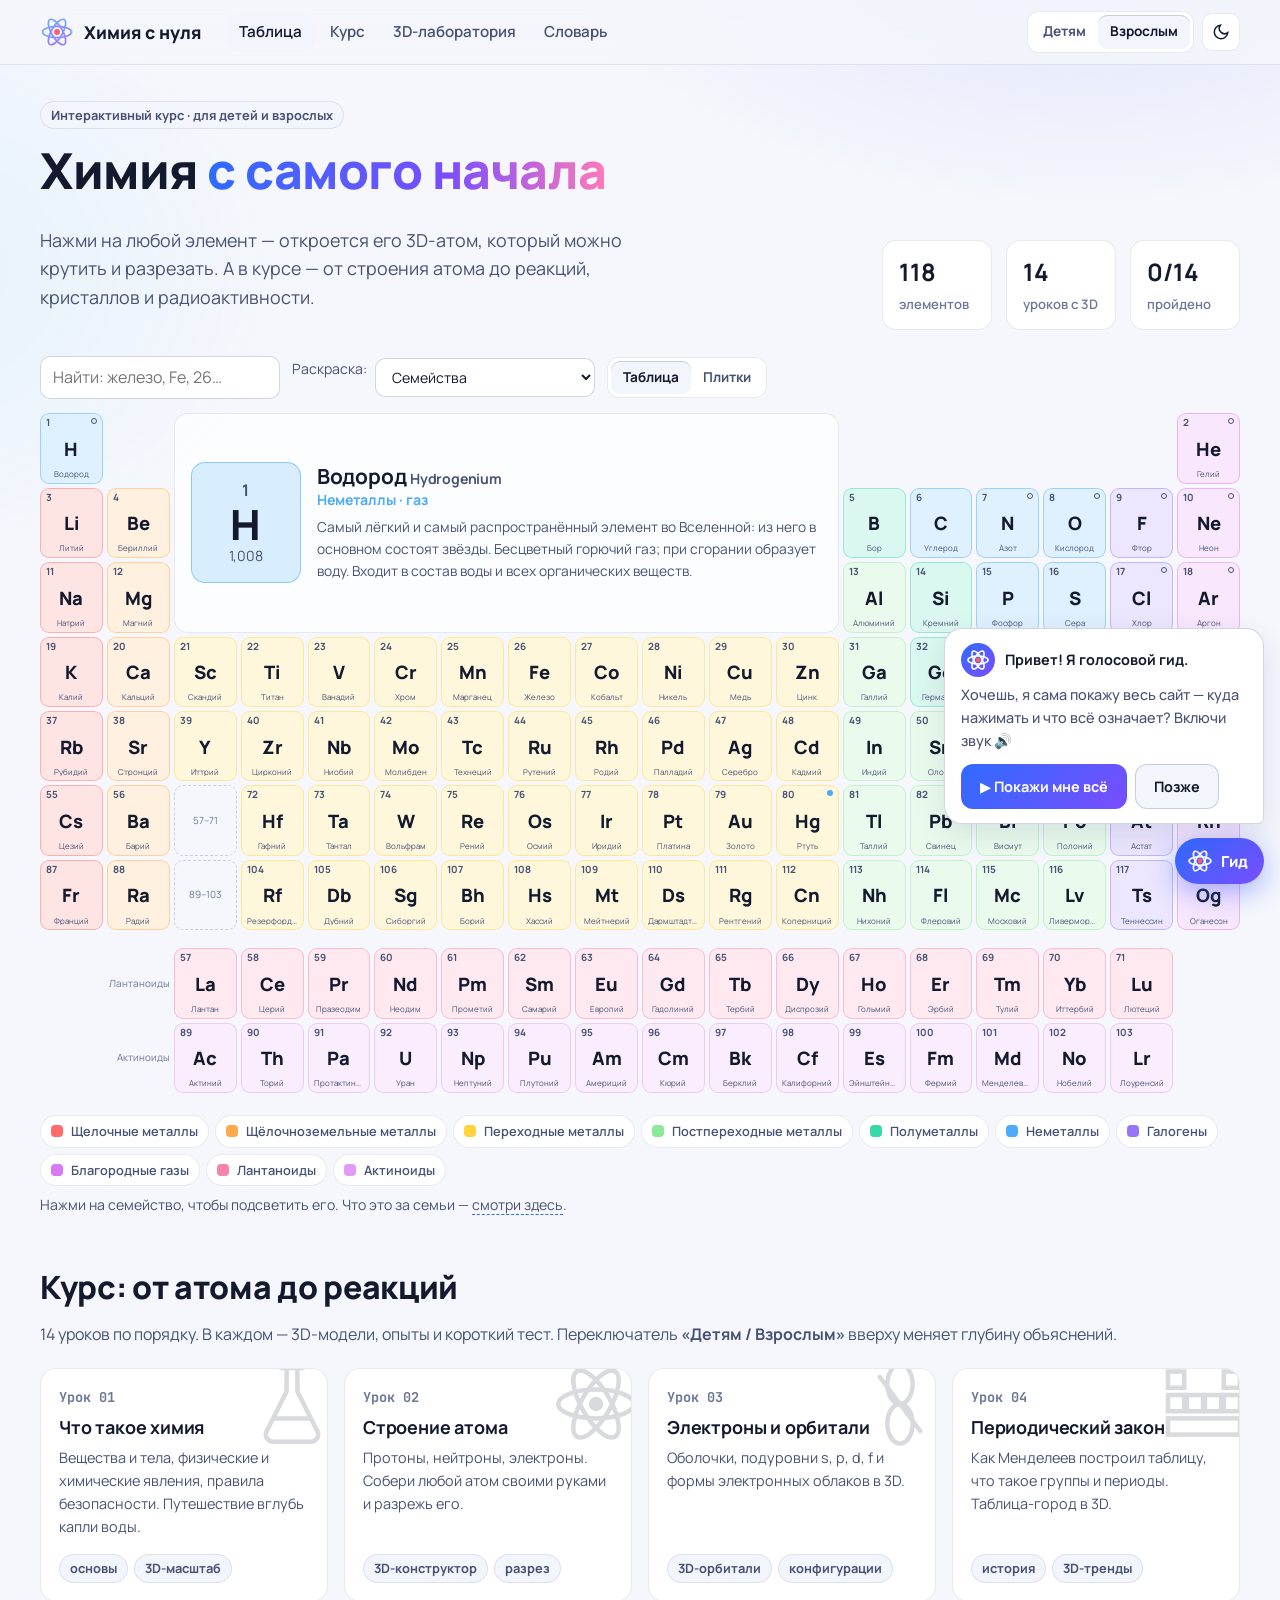
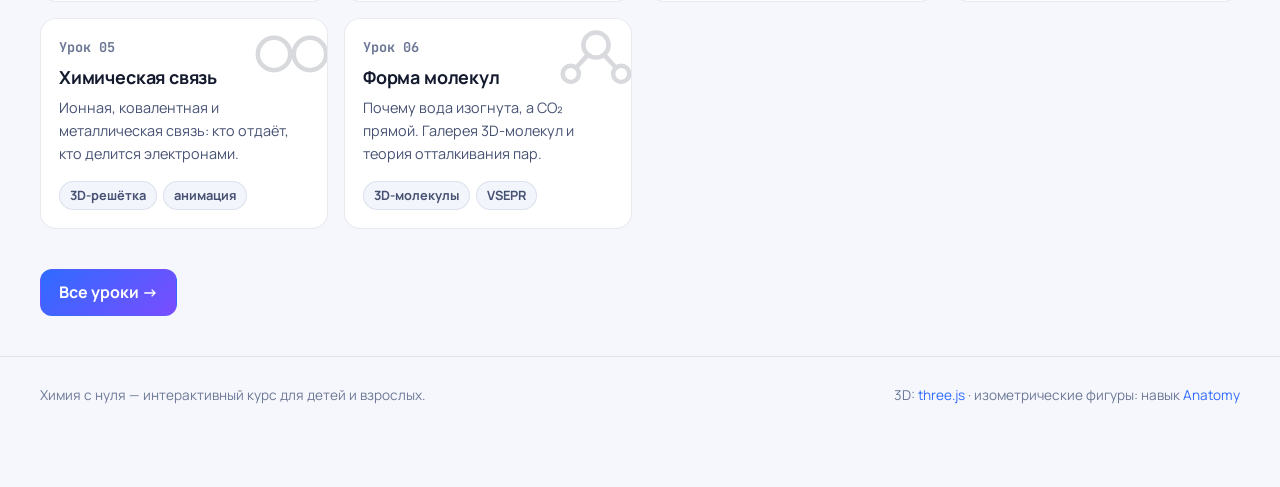
==== commit a7862a17: "Баннер для ссылки: превью 1200×630 в README и метатегах Open Graph Исходник баннера — tools/banner/b" ====
--- a/index.html
+++ b/index.html
@@ -5,6 +5,14 @@
   <meta name="viewport" content="width=device-width, initial-scale=1">
   <title>Химия с нуля</title>
   <meta name="description" content="Интерактивный курс химии с нуля: таблица Менделеева, 3D-модели атомов, молекул и кристаллов в разрезе, опыты и тесты. Для детей и взрослых.">
+  <meta property="og:type" content="website">
+  <meta property="og:title" content="Химия с нуля — интерактивный курс для детей и взрослых">
+  <meta property="og:description" content="Таблица Менделеева, 3D-атомы и молекулы в разрезе, опыты, тесты и голосовой гид, который всё покажет сам.">
+  <meta property="og:image" content="images/banner.png">
+  <meta property="og:image:width" content="1200">
+  <meta property="og:image:height" content="630">
+  <meta name="twitter:card" content="summary_large_image">
+  <meta name="twitter:image" content="images/banner.png">
   <link rel="icon" href="data:image/svg+xml,%3Csvg xmlns='http://www.w3.org/2000/svg' viewBox='0 0 64 64'%3E%3Cg fill='none' stroke='%236ea8ff' stroke-width='4'%3E%3Cellipse cx='32' cy='32' rx='28' ry='11'/%3E%3Cellipse cx='32' cy='32' rx='28' ry='11' transform='rotate(60 32 32)'/%3E%3Cellipse cx='32' cy='32' rx='28' ry='11' transform='rotate(120 32 32)'/%3E%3C/g%3E%3Ccircle cx='32' cy='32' r='6' fill='%23ff5a6e'/%3E%3C/svg%3E">
   <link rel="preconnect" href="https://fonts.googleapis.com">
   <link rel="preconnect" href="https://fonts.gstatic.com" crossorigin>
--- a/css/style.css
+++ b/css/style.css
@@ -286,8 +286,8 @@
 .toc a:hover { background: var(--surface); text-decoration: none; }
 .toc a.on { color: var(--text); background: var(--surface-2); }
 .toc .tt { font-weight: 800; font-size: 0.75rem; text-transform: uppercase; letter-spacing: 0.08em; color: var(--text-3); margin: 0 10px 8px; }
-@media (max-width: 960px) { .lesson-layout { grid-template-columns: 1fr; } .toc { display: none; } }
-.article { max-width: 820px; }
+@media (max-width: 960px) { .lesson-layout { grid-template-columns: minmax(0, 1fr); } .toc { display: none; } }
+.article { max-width: 820px; min-width: 0; }
 .article .lead { font-size: 1.15rem; color: var(--text-2); }
 .article ul, .article ol { padding-left: 1.3em; }
 .article li { margin-bottom: 0.35em; }
@@ -361,3 +361,164 @@
 }
 .sr { position: absolute; width: 1px; height: 1px; overflow: hidden; clip: rect(0 0 0 0); }
 .mt0 { margin-top: 0; }
+
+
+/* ===== Телефон и сенсорные экраны ===== */
+.touch-only, .touch-hint { display: none; }
+@media (hover: none), (pointer: coarse) {
+  .touch-only { display: inline; }
+  .touch-hint { display: block; margin: 0 0 8px; }
+  .touch-hint[hidden] { display: none; }
+  .mouse-only { display: none !important; }
+  .el:hover { transform: none; box-shadow: none; }
+  .el:active { transform: scale(0.94); }
+  .pt-preview { display: none; }
+  .lesson-card:hover, .btn:hover { transform: none; }
+}
+.term { display: inline; text-align: inherit; }
+label.row { flex-wrap: nowrap; align-items: flex-start; }
+input[type="checkbox"] { width: 20px; height: 20px; flex: none; margin: 1px 0 0; accent-color: var(--accent); }
+input[type="range"] { height: 30px; }
+.coef button { width: 32px; height: 32px; }
+.crumbs a { padding: 4px 0; }
+
+/* Плитки вместо широкой таблицы */
+.pt.tiles { min-width: 0; grid-template-columns: repeat(auto-fill, minmax(64px, 1fr)); gap: 6px; }
+.pt.tiles .el { grid-column: auto !important; grid-row: auto !important; }
+.pt.tiles .gap, .pt.tiles .spacer, .pt.tiles .pt-preview { display: none; }
+.pt.tiles .el .nm { font-size: 0.6rem; }
+
+@media (max-width: 600px) {
+  .stage.wide .viewer { aspect-ratio: 1 / 1; }
+  .stage .viewer { min-height: 320px; }
+  .stage .overlay { font-size: 0.75rem; flex-wrap: wrap; }
+  .stage .hint { left: 12px; text-align: right; }
+  .hero { padding-top: 22px; }
+  .hero-stats { gap: 8px; }
+  .stat { flex: 1; min-width: 0; padding: 10px 12px; }
+  .pt-tools input[type="search"] { width: 100%; }
+  .pt-tools > label.row { flex: 1; }
+  .pt-tools select { flex: 1; min-width: 0; }
+  .pt { --cell: minmax(44px, 1fr); min-width: 830px; }
+  .props { grid-template-columns: 1fr 1fr; }
+  .prop { padding: 9px 10px; }
+  .el-tile { width: 92px; }
+  .el-tile .s { font-size: 2.1rem; }
+  .pad { padding: 16px; }
+  .quiz { padding: 16px; }
+  .pager { flex-direction: column; }
+  .pager .btn { justify-content: center; }
+  .eq { font-size: 1rem; padding: 12px; }
+  .balance { font-size: 1.05rem; gap: 6px; padding: 12px 8px; }
+  .top-tools .seg button { padding: 6px 9px; }
+  .kid-box { padding: 12px 14px 12px 46px; }
+  .kid-box::before { left: 12px; width: 24px; height: 24px; }
+  .builder { gap: 8px; }
+}
+
+/* ===== Голосовой гид ===== */
+.guide-fab {
+  position: fixed; z-index: 120; right: max(16px, env(safe-area-inset-right)); bottom: max(16px, env(safe-area-inset-bottom));
+  display: inline-flex; align-items: center; gap: 8px; padding: 10px 16px 10px 12px; border-radius: 999px; border: 0; cursor: pointer;
+  font: 800 0.95rem var(--font); color: #fff; background: linear-gradient(135deg, var(--accent), var(--accent-2));
+  box-shadow: 0 8px 28px rgba(60, 90, 255, 0.45);
+}
+.guide-fab svg { width: 26px; height: 26px; color: #fff; }
+.guide-fab:hover { filter: brightness(1.08); }
+.guide-fab:focus-visible { outline: 3px solid var(--text); outline-offset: 3px; }
+.guide-hello {
+  position: fixed; z-index: 121; right: max(16px, env(safe-area-inset-right)); bottom: calc(max(16px, env(safe-area-inset-bottom)) + 60px);
+  max-width: 260px; padding: 12px 14px; border-radius: 14px 14px 4px 14px; background: var(--surface); color: var(--text);
+  border: 1px solid var(--line-2); box-shadow: var(--shadow); font-size: 0.9rem; font-weight: 600; cursor: pointer;
+  animation: pop .25s ease-out; transition: opacity .5s;
+}
+.guide-hello { cursor: default; max-width: min(320px, calc(100vw - 32px)); padding: 14px 16px; border-radius: 18px 18px 6px 18px; }
+.guide-hello .gh-top { display: flex; align-items: center; gap: 10px; margin-bottom: 6px; }
+.guide-hello p { margin: 0 0 12px; font-weight: 500; color: var(--text-2); }
+.guide-hello .gh-btns { display: flex; gap: 8px; flex-wrap: wrap; }
+.guide-hello .btn { font-size: 0.9rem; }
+.guide-menu {
+  position: fixed; z-index: 122; right: max(16px, env(safe-area-inset-right)); bottom: calc(max(16px, env(safe-area-inset-bottom)) + 62px);
+  width: min(320px, calc(100vw - 32px)); padding: 6px; border-radius: 16px; background: var(--surface); border: 1px solid var(--line-2);
+  box-shadow: var(--shadow); animation: pop .16s ease-out;
+}
+.guide-menu[hidden], .guide-card[hidden], .guide-spot[hidden], .guide-banner[hidden], .guide-tag[hidden] { display: none; }
+.guide-menu button { display: flex; flex-direction: column; gap: 2px; width: 100%; text-align: left; padding: 11px 12px; border: 0; border-radius: 11px; background: none; color: var(--text); font: inherit; cursor: pointer; }
+.guide-menu button:hover:not(:disabled), .guide-menu button:focus-visible { background: var(--surface-2); }
+.guide-menu button b { font-size: 0.95rem; }
+.guide-menu button span { font-size: 0.8rem; color: var(--text-3); }
+.guide-menu button:disabled { opacity: .7; cursor: default; }
+
+.guide-spot {
+  position: fixed; z-index: 110; pointer-events: none; border-radius: 12px;
+  box-shadow: 0 0 0 3px var(--accent), 0 0 0 200vmax rgba(4, 7, 18, 0.5);
+  transition: top .3s ease, left .3s ease, width .3s ease, height .3s ease, opacity .2s;
+}
+.guide-spot::after { content: ""; position: absolute; inset: -3px; border-radius: 14px; border: 3px solid var(--accent); animation: guidePulse 1.6s ease-out infinite; }
+@keyframes guidePulse { from { opacity: .9; transform: scale(1); } to { opacity: 0; transform: scale(1.06); } }
+.guide-tag {
+  position: absolute; left: -3px; bottom: 100%; margin-bottom: 6px; padding: 3px 10px; border-radius: 8px; white-space: nowrap;
+  background: var(--accent); color: #fff; font-weight: 800; font-size: 0.8rem; max-width: 80vw; overflow: hidden; text-overflow: ellipsis;
+}
+.guide-spot.tag-below .guide-tag { bottom: auto; top: 100%; margin: 6px 0 0; }
+.guide-spot.tag-right .guide-tag { left: auto; right: -3px; }
+
+.guide-card {
+  position: fixed; z-index: 115; width: 380px; max-width: calc(100vw - 24px); padding: 14px 14px 10px; border-radius: 18px;
+  background: var(--surface); color: var(--text); border: 1px solid var(--line-2); box-shadow: 0 18px 50px rgba(0, 0, 0, 0.45);
+  transition: top .3s ease, left .3s ease;
+}
+.guide-card.docked {
+  left: max(10px, env(safe-area-inset-left)); right: max(10px, env(safe-area-inset-right)); width: auto; max-width: none;
+  bottom: max(10px, env(safe-area-inset-bottom)); top: auto; transition: none;
+}
+.gc-head { display: flex; align-items: center; gap: 10px; margin-bottom: 8px; }
+.gc-ava { width: 34px; height: 34px; flex: none; display: grid; place-items: center; border-radius: 50%; background: linear-gradient(135deg, var(--accent), var(--accent-2)); color: #fff; }
+.gc-ava svg { width: 24px; height: 24px; }
+.gc-tt { flex: 1; min-width: 0; display: flex; flex-direction: column; }
+.gc-tt b { font-size: 1rem; line-height: 1.2; }
+.gc-tt span { font-size: 0.75rem; color: var(--text-3); font-family: var(--mono); }
+.gc-x { border: 0; background: none; color: var(--text-3); font-size: 1.5rem; line-height: 1; cursor: pointer; width: 36px; height: 36px; border-radius: 10px; }
+.gc-x:hover { background: var(--surface-2); color: var(--text); }
+.gc-text { font-size: 0.95rem; line-height: 1.5; max-height: 34vh; overflow-y: auto; color: var(--text-2); overscroll-behavior: contain; }
+.guide-card.docked .gc-text { max-height: 26vh; }
+.gc-text span { transition: color .2s, background .2s; border-radius: 4px; }
+.gc-text span.on { color: var(--text); background: color-mix(in srgb, var(--accent) 18%, transparent); }
+body.kid .gc-text { font-size: 1.05rem; }
+.gc-note { margin: 8px 0 0; color: var(--warn); }
+.gc-ctl { display: flex; align-items: center; gap: 6px; margin-top: 10px; }
+.gc-ctl button { display: grid; place-items: center; width: 42px; height: 42px; border-radius: 12px; border: 1px solid var(--line-2); background: var(--surface-2); color: var(--text); cursor: pointer; }
+.gc-ctl button[hidden] { display: none; }
+.gc-ctl button:disabled { opacity: .35; cursor: default; }
+.gc-ctl button svg { width: 20px; height: 20px; }
+.gc-ctl .gc-play { width: 52px; border: 0; color: #fff; background: linear-gradient(135deg, var(--accent), var(--accent-2)); }
+.gc-ctl .gc-sp { flex: 1; }
+.gc-ctl .gc-exit { width: auto; padding: 0 12px; font: 700 0.82rem var(--font); }
+.gc-set { display: grid; gap: 10px; margin-top: 10px; padding-top: 10px; border-top: 1px solid var(--line); font-size: 0.85rem; color: var(--text-2); }
+.gc-set[hidden], .gc-set label[hidden] { display: none; }
+.gc-set label { display: flex; align-items: center; gap: 10px; flex-wrap: wrap; }
+.gc-set select { flex: 1; min-width: 0; }
+.gc-set .seg button { padding: 5px 9px; }
+
+.guide-banner {
+  position: fixed; z-index: 116; left: 50%; transform: translateX(-50%); top: calc(env(safe-area-inset-top) + 74px);
+  display: flex; align-items: center; gap: 10px; flex-wrap: wrap; justify-content: center; width: max-content; max-width: calc(100vw - 24px);
+  padding: 10px 12px 10px 16px; border-radius: 14px; background: var(--accent); color: #fff; box-shadow: var(--shadow); font-size: 0.9rem;
+}
+.guide-banner span { opacity: .92; }
+.guide-banner .btn { background: rgba(255, 255, 255, 0.2); color: #fff; border-color: transparent; }
+body.guide-explain main, body.guide-explain header.top, body.guide-explain main a, body.guide-explain main button { cursor: help; }
+/* на телефоне карточка гида внизу — круглую кнопку прячем, чтобы не закрывала управление */
+@media (max-width: 719px) { body.guide-open .guide-fab, body.guide-open .guide-hello { display: none; } }
+
+.say-sec { margin-left: 10px; vertical-align: middle; display: inline-grid; place-items: center; width: 34px; height: 34px; border-radius: 10px; border: 1px solid var(--line-2); background: var(--surface); color: var(--accent); cursor: pointer; }
+.say-sec svg { width: 18px; height: 18px; }
+.say-sec:hover { background: var(--surface-2); }
+.pop .say { display: inline-flex; align-items: center; gap: 6px; margin: 0 0 8px; padding: 5px 10px; border-radius: 9px; border: 1px solid var(--line-2); background: var(--surface-2); color: var(--text); font: 700 0.82rem var(--font); cursor: pointer; }
+footer { padding-bottom: 80px; }
+@media (max-width: 600px) {
+  .guide-fab span { display: none; }
+  .guide-fab { padding: 12px; }
+  .guide-banner { top: auto; bottom: calc(max(16px, env(safe-area-inset-bottom)) + 66px); }
+}
+@media (prefers-reduced-motion: reduce) { .guide-spot::after { animation: none; } .guide-spot, .guide-card { transition: none; } }
